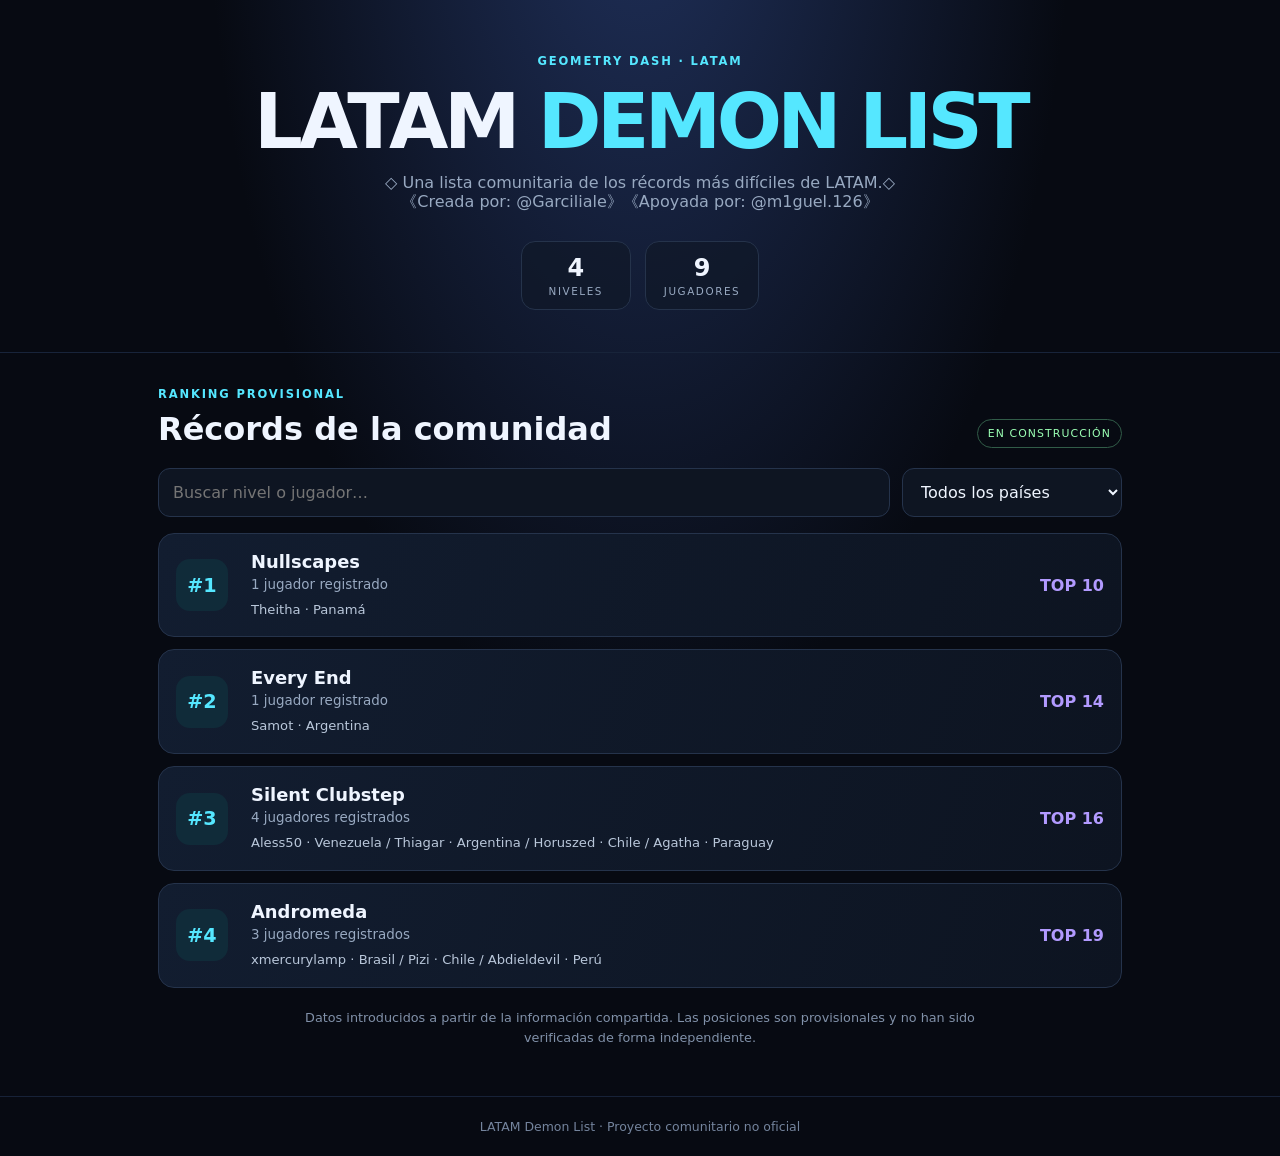
==== index.html @ ec6a7ada "Add files via upload" ====
<!DOCTYPE html>
<html lang="es">
<head>
  <meta charset="UTF-8">
  <meta name="viewport" content="width=device-width, initial-scale=1">
  <title>LATAM Demon List V.Indev1.1.0</title>
  <link rel="stylesheet" href="style.css">
</head>
<body>
  <header class="hero">
    <div class="tag">GEOMETRY DASH · LATAM</div>
    <h1>LATAM <span>DEMON LIST</span></h1>
    <p>◇ Una lista comunitaria de los récords más difíciles de LATAM.◇ 《Creada por: @Garciliale》《Apoyada por: @m1guel.126》</p>
    <div class="hero-stats"><div><strong id="levelTotal">4</strong><small>NIVELES</small></div><div><strong id="playerTotal">9</strong><small>JUGADORES</small></div></div>
  </header>

  <main class="wrap">
    <div class="section-heading"><div><span class="tag">RANKING PROVISIONAL</span><h2>Récords de la comunidad</h2></div><span class="status">EN CONSTRUCCIÓN</span></div>
    <section class="filters">
      <input id="search" type="search" placeholder="Buscar nivel o jugador…" aria-label="Buscar nivel o jugador">
      <select id="country" aria-label="Filtrar por país"><option value="">Todos los países</option></select>
    </section>
    <section id="levels" class="levels"></section>
    <p class="disclaimer">Datos introducidos a partir de la información compartida. Las posiciones son provisionales y no han sido verificadas de forma independiente.</p>
  </main>

  <div class="overlay hidden" id="overlay" role="dialog" aria-modal="true" aria-labelledby="detailName">
    <article class="detail">
      <button class="close" id="close" aria-label="Cerrar">×</button>
      <span class="tag" id="detailLatam"></span>
      <h2 id="detailName"></h2>
      <p class="global" id="detailGlobal"></p>
      <div class="rule"></div>
      <h3>Jugadores registrados en LATAM</h3>
      <div id="detailPlayers"></div>
      <div class="extra"><h3>Más información</h3><p>Próximamente: ID del nivel, vídeos de las completaciones y progresos de otros jugadores latinoamericanos.</p></div>
    </article>
  </div>
  <footer>LATAM Demon List · Proyecto comunitario no oficial</footer>
  <script src="script.js"></script>
</body>
</html>
---- style.css ----
:root{--bg:#070a12;--card:#101827;--line:#25334b;--text:#eff5ff;--muted:#98a9c1;--cyan:#55e7ff;--violet:#b29aff;--green:#9bffb4}
*{box-sizing:border-box}body{margin:0;background:radial-gradient(ellipse at 50% -15%,#20315c 0,transparent 48%),var(--bg);color:var(--text);font-family:Inter,system-ui,-apple-system,"Segoe UI",sans-serif;min-height:100vh}
.hero{text-align:center;padding:54px 18px 42px;border-bottom:1px solid #18243a}.tag{font-size:.72rem;font-weight:850;letter-spacing:.16em;color:var(--cyan)}h1{font-size:clamp(2.25rem,8vw,4.8rem);line-height:1;margin:16px 0 12px;letter-spacing:-.06em}h1 span{color:var(--cyan)}.hero p{color:var(--muted);margin:0 auto;max-width:560px}
.hero-stats{display:flex;justify-content:center;gap:14px;margin-top:28px}.hero-stats div{min-width:110px;padding:12px 18px;background:#101827a8;border:1px solid var(--line);border-radius:14px}.hero-stats strong,.hero-stats small{display:block}.hero-stats strong{font-size:1.5rem}.hero-stats small{font-size:.65rem;letter-spacing:.15em;color:var(--muted);margin-top:3px}
.wrap{max-width:1000px;padding:30px 18px 48px;margin:auto}.section-heading{display:flex;align-items:end;justify-content:space-between;gap:15px;margin-bottom:20px}.section-heading h2{margin:8px 0 0;font-size:clamp(1.4rem,4vw,2rem)}.status{font-size:.68rem;letter-spacing:.1em;color:var(--green);border:1px solid #315c48;border-radius:99px;padding:7px 10px;white-space:nowrap}
.filters{display:grid;grid-template-columns:1fr 220px;gap:12px;margin-bottom:16px}input,select{width:100%;min-width:0;padding:13px 14px;background:#0e1522;color:var(--text);border:1px solid var(--line);border-radius:12px;font:inherit;outline:none}input:focus,select:focus{border-color:var(--cyan)}
.levels{display:grid;gap:12px}.level{display:grid;grid-template-columns:60px minmax(0,1fr) auto;align-items:center;gap:15px;padding:17px;border:1px solid var(--line);border-radius:16px;background:linear-gradient(110deg,#121d30,#0d1421);cursor:pointer;transition:transform .16s,border-color .16s}.level:hover,.level:focus-visible{border-color:var(--cyan);transform:translateY(-2px);outline:none}
.latam-rank{display:grid;place-items:center;width:52px;height:52px;border-radius:14px;background:#102b39;color:var(--cyan);font-size:1.2rem;font-weight:900}.name{font-size:1.12rem;font-weight:850}.sub{font-size:.84rem;color:var(--muted);margin-top:5px}.player-preview{font-size:.82rem;color:#b9c7da;margin-top:8px;line-height:1.5}.world{color:var(--violet);font-weight:850;text-align:right;white-space:nowrap}.disclaimer{color:#8191a9;text-align:center;font-size:.8rem;line-height:1.6;margin:20px auto 0;max-width:720px}
.overlay{position:fixed;inset:0;z-index:5;display:grid;place-items:center;padding:16px;background:#02040bd9}.hidden{display:none}.detail{position:relative;width:min(100%,580px);max-height:88vh;overflow:auto;padding:28px;border-radius:20px;border:1px solid #33445f;background:#0d1524;box-shadow:0 24px 90px #000}.close{position:absolute;right:14px;top:10px;background:none;border:0;color:var(--muted);font-size:2rem;cursor:pointer}.detail h2{font-size:2rem;margin:12px 40px 5px 0}.global{color:var(--violet);font-weight:800}.rule{height:1px;background:var(--line);margin:22px 0}.detail h3{font-size:1rem}.player{display:flex;justify-content:space-between;align-items:center;gap:12px;padding:13px 0;border-bottom:1px solid var(--line)}.player:last-child{border-bottom:0}.player b{font-size:.95rem}.player span{color:var(--muted);font-size:.88rem}.extra{margin-top:24px;padding:15px;border-radius:12px;background:#121f31}.extra p{color:var(--muted);line-height:1.6;font-size:.9rem}footer{text-align:center;padding:22px;border-top:1px solid #172238;color:#74849d;font-size:.78rem}
@media(max-width:620px){.filters{grid-template-columns:1fr}.section-heading{align-items:start;flex-direction:column}.level{grid-template-columns:48px minmax(0,1fr);gap:12px;padding:14px}.latam-rank{width:44px;height:44px}.world{grid-column:2;text-align:left}.detail{padding:23px 18px}}
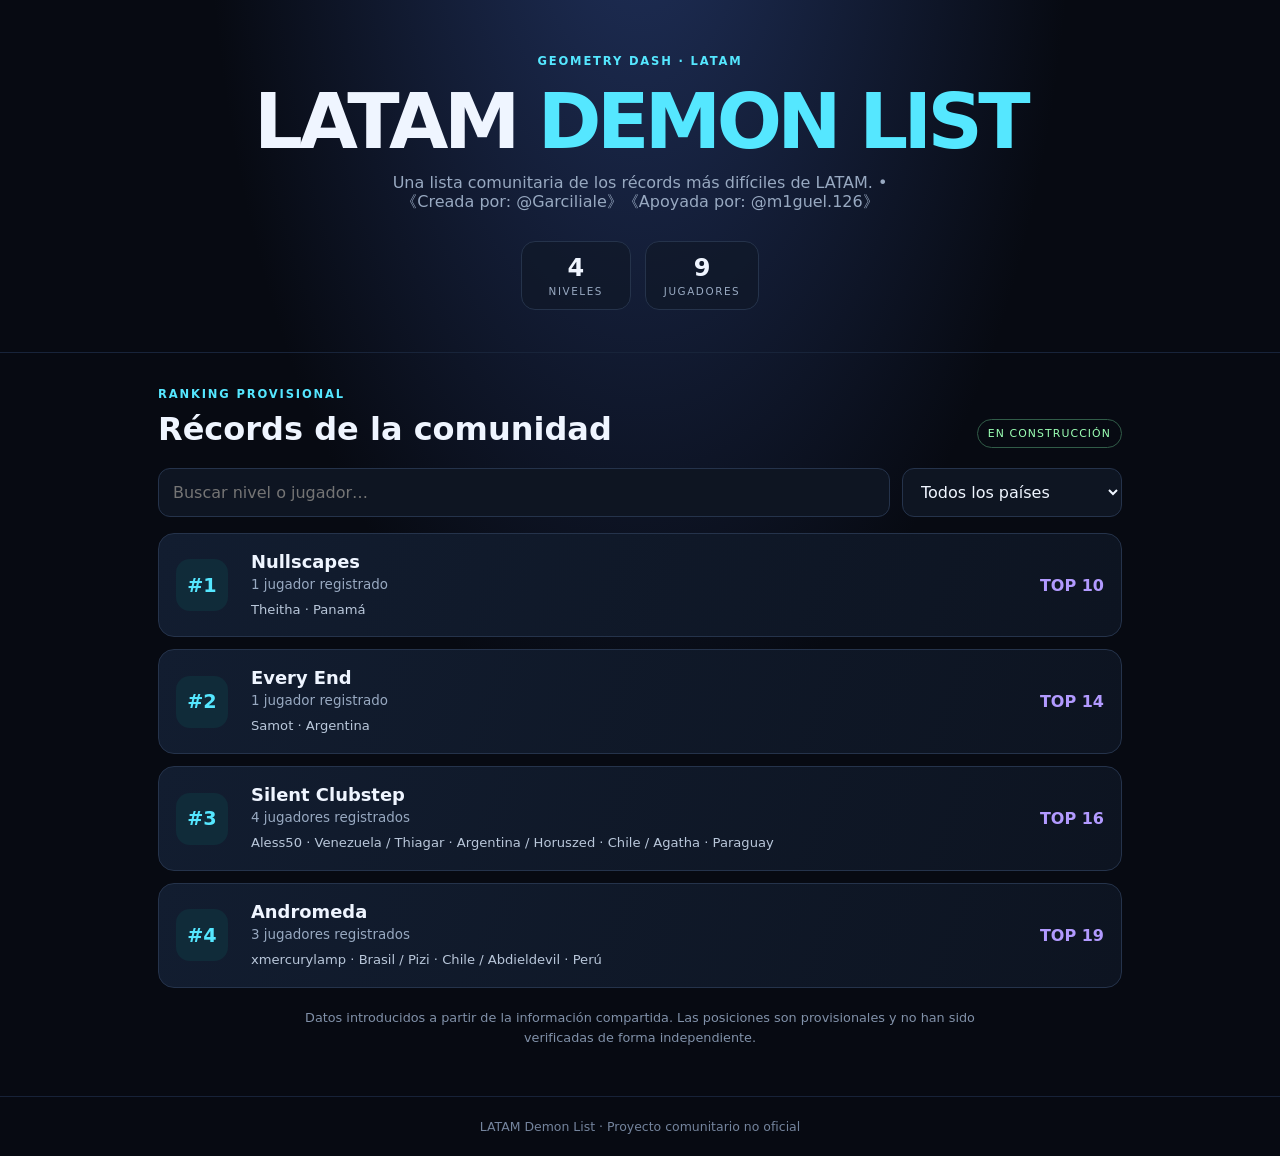
==== commit e0a5b01b: "Update credits text in index.html (change 1)" ====
--- a/index.html
+++ b/index.html
@@ -3,14 +3,14 @@
 <head>
   <meta charset="UTF-8">
   <meta name="viewport" content="width=device-width, initial-scale=1">
-  <title>LATAM Demon List V.Indev1.1.0</title>
+  <title>LATAM Demon List V.Indev1.1.1</title>
   <link rel="stylesheet" href="style.css">
 </head>
 <body>
   <header class="hero">
     <div class="tag">GEOMETRY DASH · LATAM</div>
     <h1>LATAM <span>DEMON LIST</span></h1>
-    <p>◇ Una lista comunitaria de los récords más difíciles de LATAM.◇ 《Creada por: @Garciliale》《Apoyada por: @m1guel.126》</p>
+    <p>Una lista comunitaria de los récords más difíciles de LATAM. •《Creada por: @Garciliale》《Apoyada por: @m1guel.126》</p>
     <div class="hero-stats"><div><strong id="levelTotal">4</strong><small>NIVELES</small></div><div><strong id="playerTotal">9</strong><small>JUGADORES</small></div></div>
   </header>
 
@@ -39,4 +39,4 @@
   <footer>LATAM Demon List · Proyecto comunitario no oficial</footer>
   <script src="script.js"></script>
 </body>
-</html>+</html>
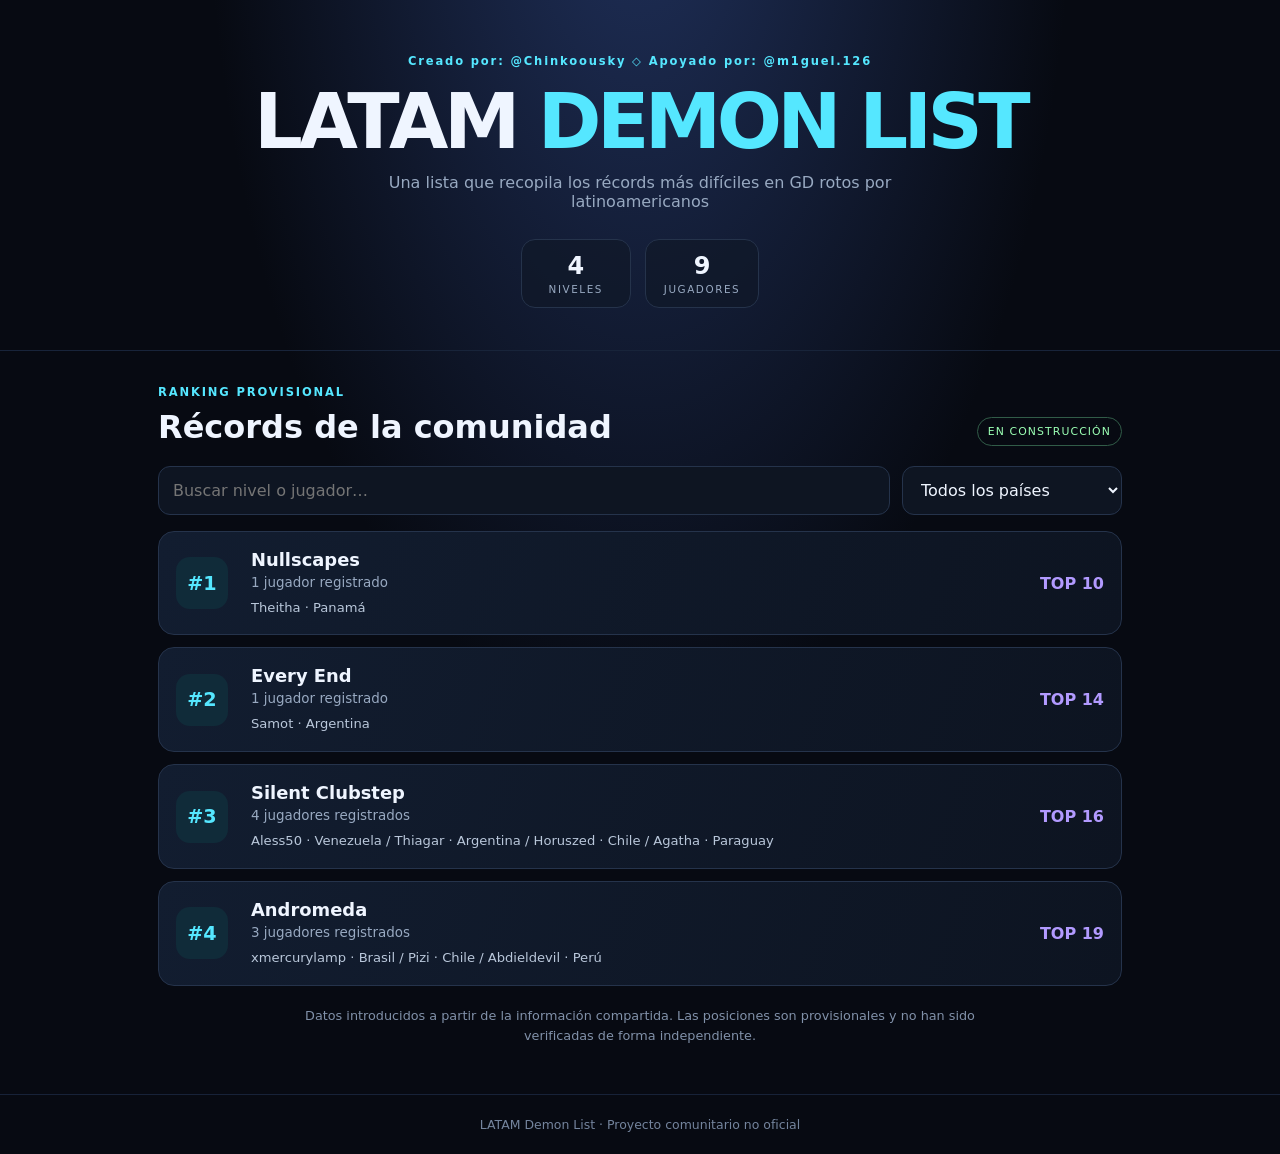
==== commit 8319a9cd: "Add files via upload" ====
--- a/index.html
+++ b/index.html
@@ -8,9 +8,9 @@
 </head>
 <body>
   <header class="hero">
-    <div class="tag">GEOMETRY DASH · LATAM</div>
+    <div class="tag">Creado por: @Chinkoousky ◇ Apoyado por: @m1guel.126</div>
     <h1>LATAM <span>DEMON LIST</span></h1>
-    <p>Una lista comunitaria de los récords más difíciles de LATAM. •《Creada por: @Garciliale》《Apoyada por: @m1guel.126》</p>
+    <p>Una lista que recopila los récords más difíciles en GD rotos por latinoamericanos</p>
     <div class="hero-stats"><div><strong id="levelTotal">4</strong><small>NIVELES</small></div><div><strong id="playerTotal">9</strong><small>JUGADORES</small></div></div>
   </header>
 
@@ -39,4 +39,4 @@
   <footer>LATAM Demon List · Proyecto comunitario no oficial</footer>
   <script src="script.js"></script>
 </body>
-</html>
+</html>
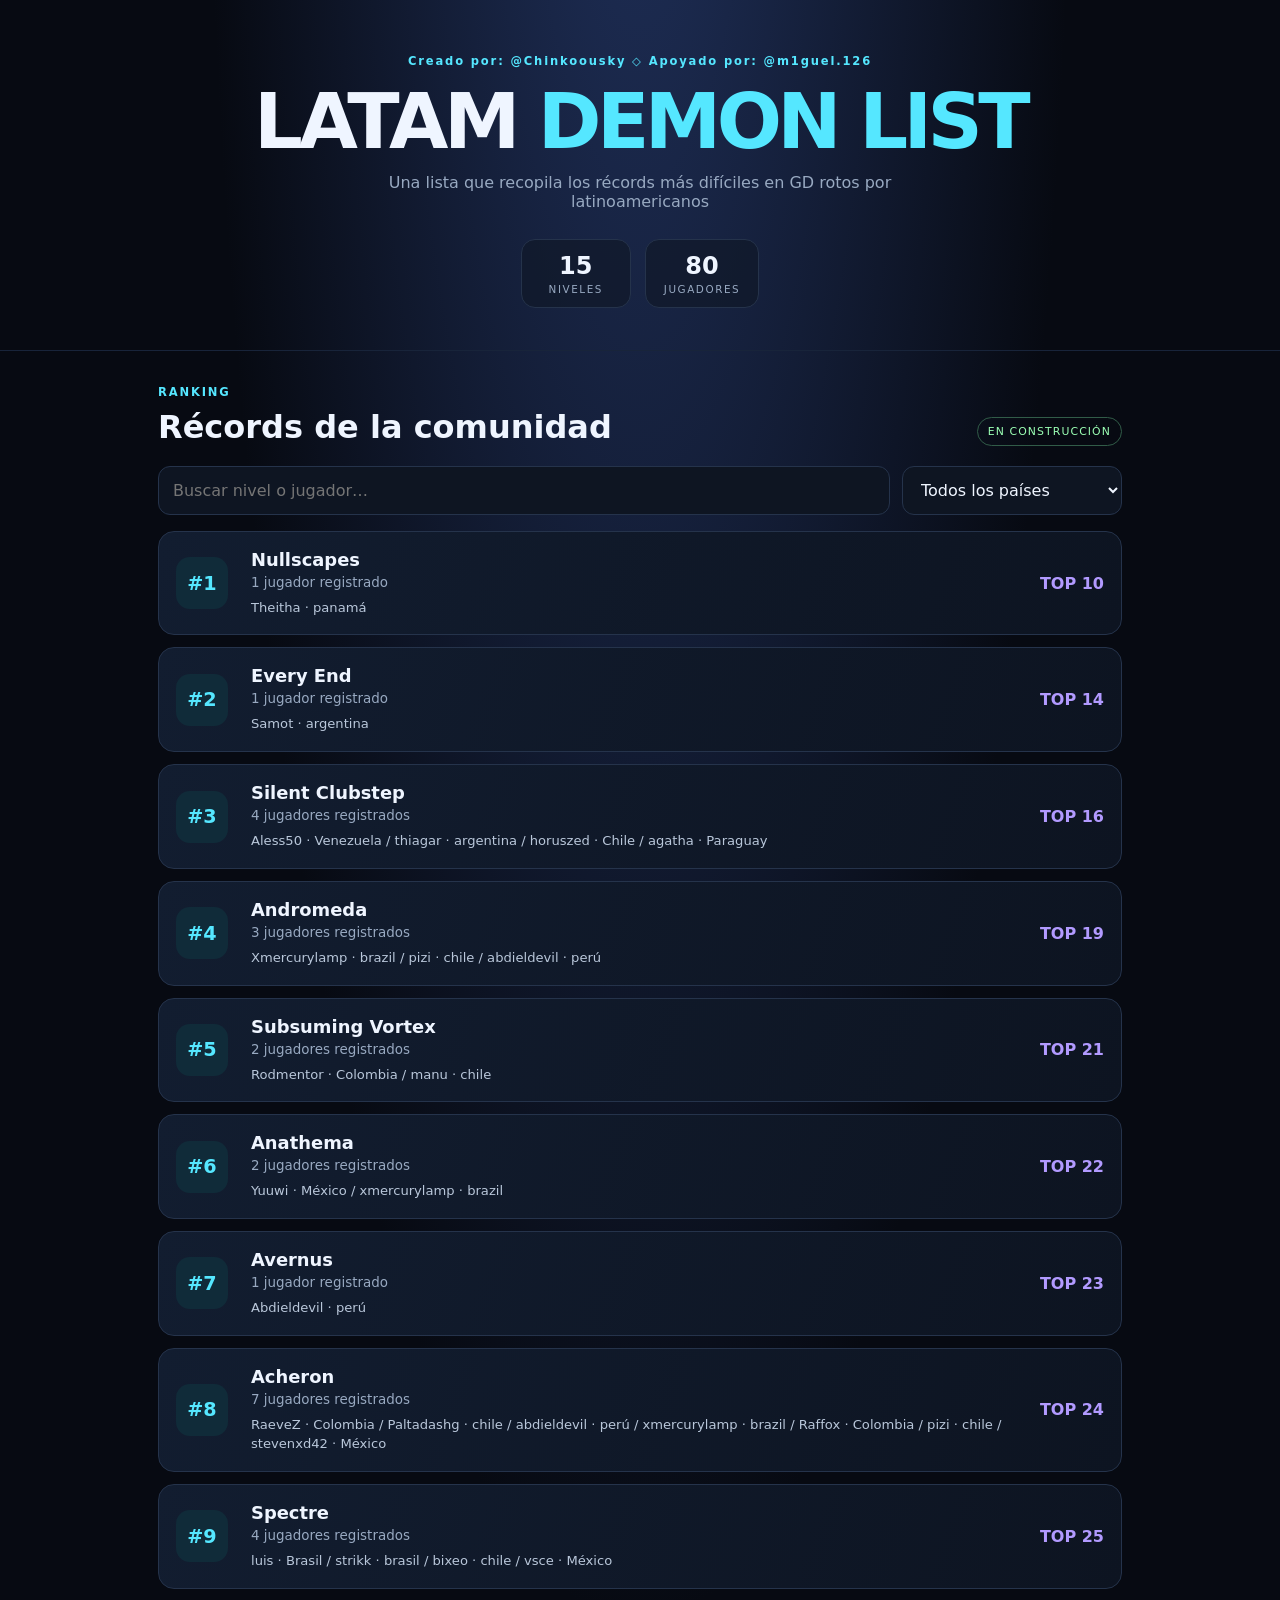
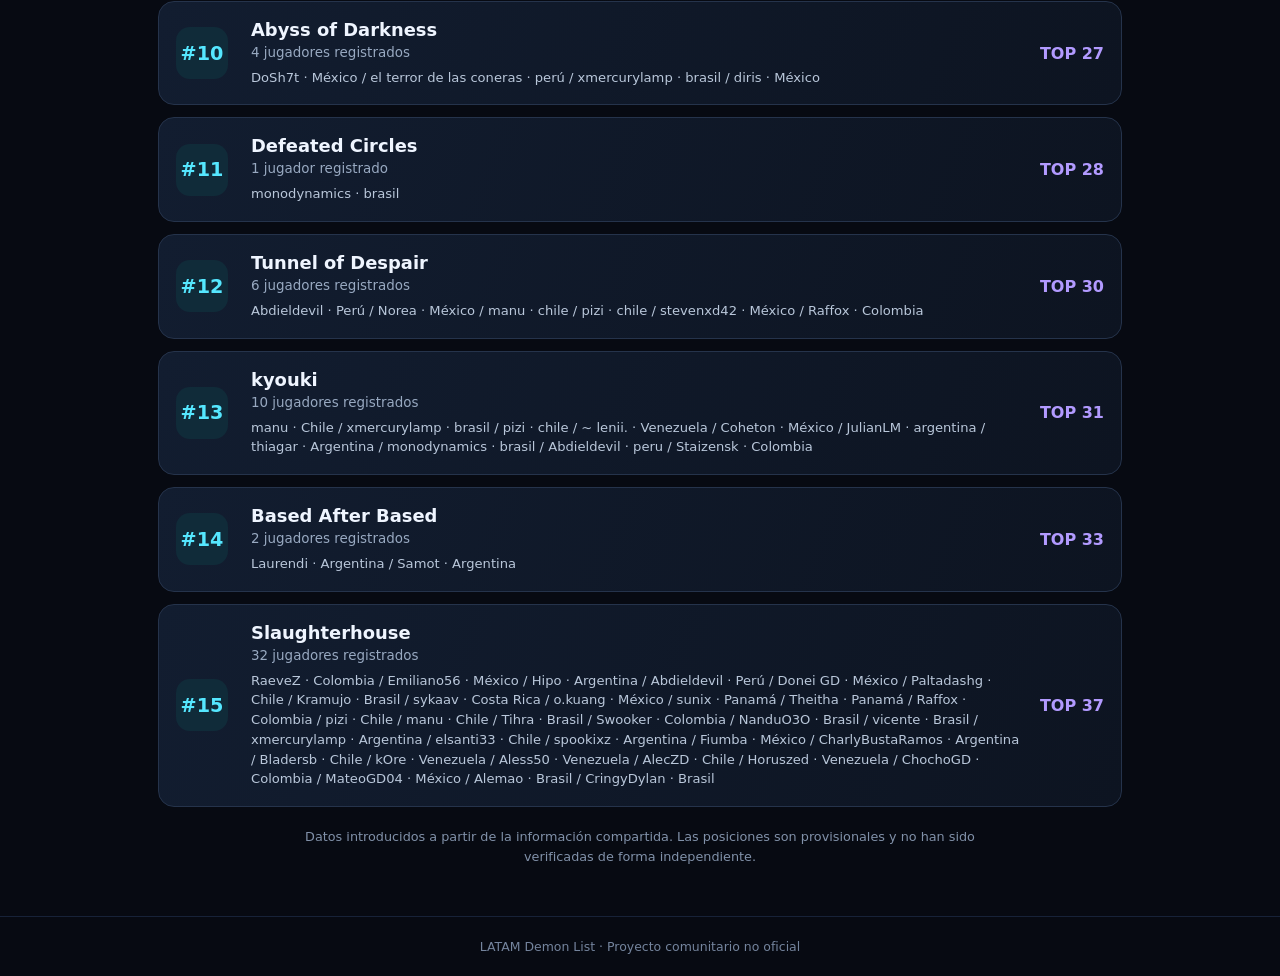
==== commit acc5f15d: "Add files via upload" ====
--- a/index.html
+++ b/index.html
@@ -11,11 +11,11 @@
     <div class="tag">Creado por: @Chinkoousky ◇ Apoyado por: @m1guel.126</div>
     <h1>LATAM <span>DEMON LIST</span></h1>
     <p>Una lista que recopila los récords más difíciles en GD rotos por latinoamericanos</p>
-    <div class="hero-stats"><div><strong id="levelTotal">4</strong><small>NIVELES</small></div><div><strong id="playerTotal">9</strong><small>JUGADORES</small></div></div>
+    <div class="hero-stats"><div><strong id="levelTotal">15</strong><small>NIVELES</small></div><div><strong id="playerTotal">80</strong><small>JUGADORES</small></div></div>
   </header>
 
   <main class="wrap">
-    <div class="section-heading"><div><span class="tag">RANKING PROVISIONAL</span><h2>Récords de la comunidad</h2></div><span class="status">EN CONSTRUCCIÓN</span></div>
+    <div class="section-heading"><div><span class="tag">RANKING</span><h2>Récords de la comunidad</h2></div><span class="status">EN CONSTRUCCIÓN</span></div>
     <section class="filters">
       <input id="search" type="search" placeholder="Buscar nivel o jugador…" aria-label="Buscar nivel o jugador">
       <select id="country" aria-label="Filtrar por país"><option value="">Todos los países</option></select>
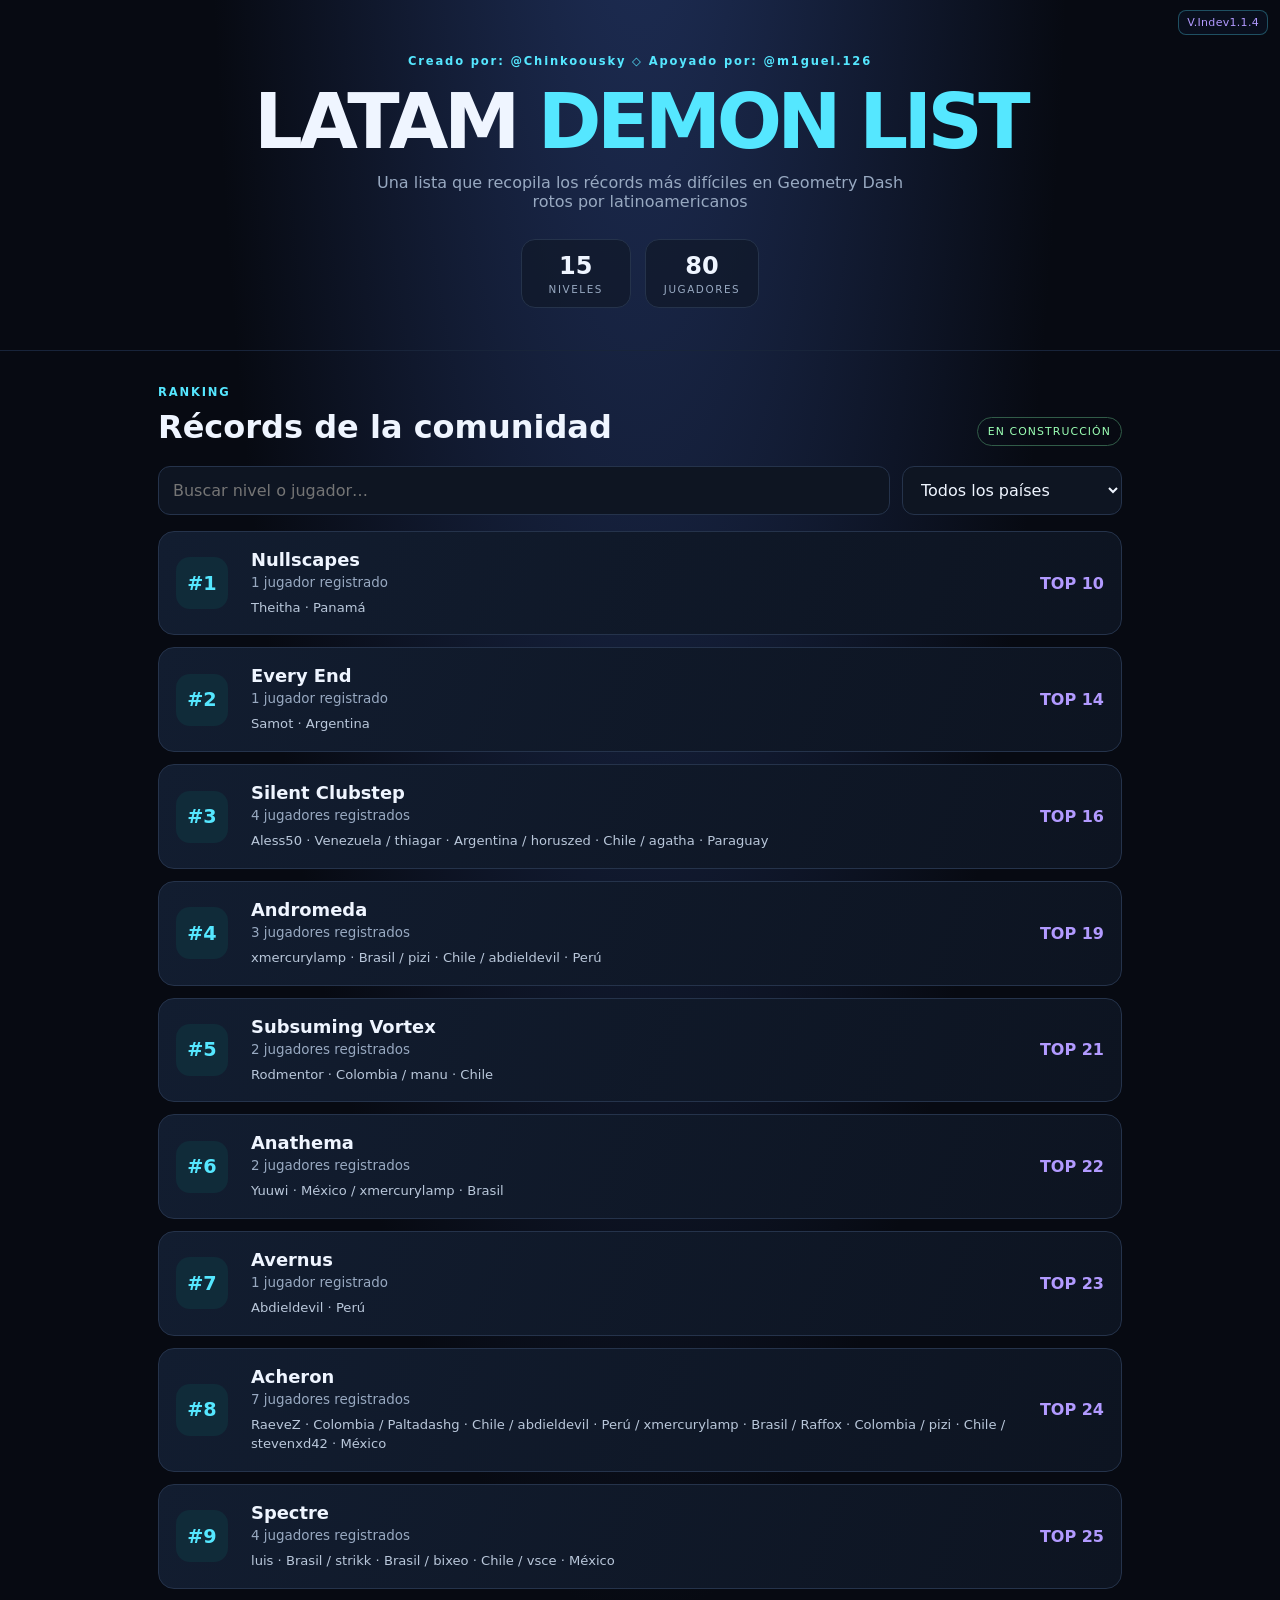
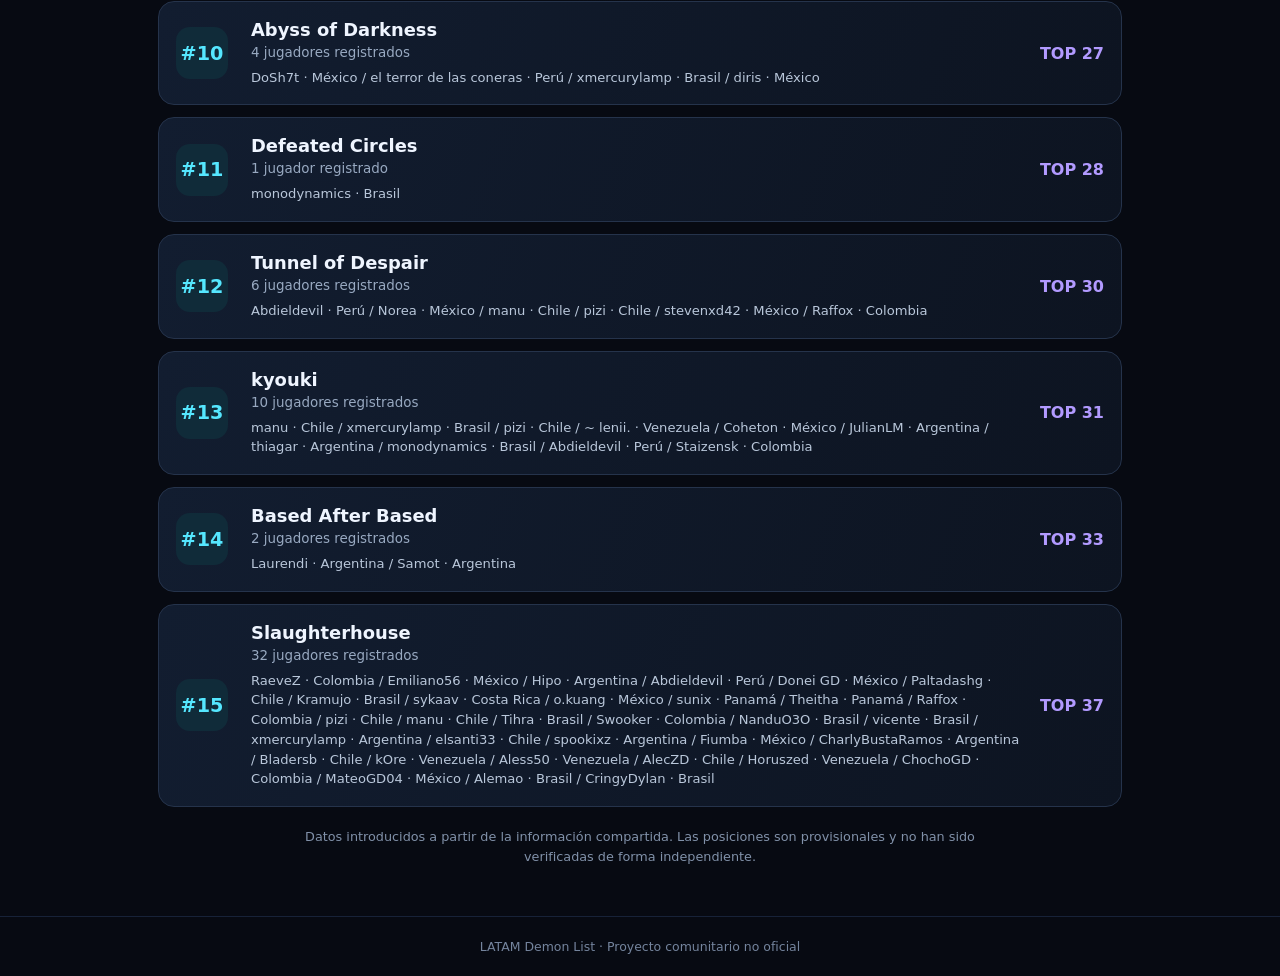
==== commit 8c3cf05c: "Add files via upload" ====
--- a/index.html
+++ b/index.html
@@ -3,14 +3,15 @@
 <head>
   <meta charset="UTF-8">
   <meta name="viewport" content="width=device-width, initial-scale=1">
-  <title>LATAM Demon List V.Indev1.1.1</title>
+  <title>LATAM Demon List</title>
   <link rel="stylesheet" href="style.css">
 </head>
 <body>
+  <div class="version-label">V.Indev1.1.4</div>
   <header class="hero">
     <div class="tag">Creado por: @Chinkoousky ◇ Apoyado por: @m1guel.126</div>
     <h1>LATAM <span>DEMON LIST</span></h1>
-    <p>Una lista que recopila los récords más difíciles en GD rotos por latinoamericanos</p>
+    <p>Una lista que recopila los récords más difíciles en Geometry Dash rotos por latinoamericanos</p>
     <div class="hero-stats"><div><strong id="levelTotal">15</strong><small>NIVELES</small></div><div><strong id="playerTotal">80</strong><small>JUGADORES</small></div></div>
   </header>
 
--- a/style.css
+++ b/style.css
@@ -8,3 +8,7 @@
 .latam-rank{display:grid;place-items:center;width:52px;height:52px;border-radius:14px;background:#102b39;color:var(--cyan);font-size:1.2rem;font-weight:900}.name{font-size:1.12rem;font-weight:850}.sub{font-size:.84rem;color:var(--muted);margin-top:5px}.player-preview{font-size:.82rem;color:#b9c7da;margin-top:8px;line-height:1.5}.world{color:var(--violet);font-weight:850;text-align:right;white-space:nowrap}.disclaimer{color:#8191a9;text-align:center;font-size:.8rem;line-height:1.6;margin:20px auto 0;max-width:720px}
 .overlay{position:fixed;inset:0;z-index:5;display:grid;place-items:center;padding:16px;background:#02040bd9}.hidden{display:none}.detail{position:relative;width:min(100%,580px);max-height:88vh;overflow:auto;padding:28px;border-radius:20px;border:1px solid #33445f;background:#0d1524;box-shadow:0 24px 90px #000}.close{position:absolute;right:14px;top:10px;background:none;border:0;color:var(--muted);font-size:2rem;cursor:pointer}.detail h2{font-size:2rem;margin:12px 40px 5px 0}.global{color:var(--violet);font-weight:800}.rule{height:1px;background:var(--line);margin:22px 0}.detail h3{font-size:1rem}.player{display:flex;justify-content:space-between;align-items:center;gap:12px;padding:13px 0;border-bottom:1px solid var(--line)}.player:last-child{border-bottom:0}.player b{font-size:.95rem}.player span{color:var(--muted);font-size:.88rem}.extra{margin-top:24px;padding:15px;border-radius:12px;background:#121f31}.extra p{color:var(--muted);line-height:1.6;font-size:.9rem}footer{text-align:center;padding:22px;border-top:1px solid #172238;color:#74849d;font-size:.78rem}
 @media(max-width:620px){.filters{grid-template-columns:1fr}.section-heading{align-items:start;flex-direction:column}.level{grid-template-columns:48px minmax(0,1fr);gap:12px;padding:14px}.latam-rank{width:44px;height:44px}.world{grid-column:2;text-align:left}.detail{padding:23px 18px}}
+
+
+/* Etiqueta de versión LATAM Demon List */
+.version-label{position:fixed;top:10px;right:12px;z-index:1000;padding:5px 8px;background:rgba(11,16,32,.9);color:var(--violet);border:1px solid rgba(85,231,255,.3);border-radius:8px;font-size:11px;letter-spacing:.3px;pointer-events:none}
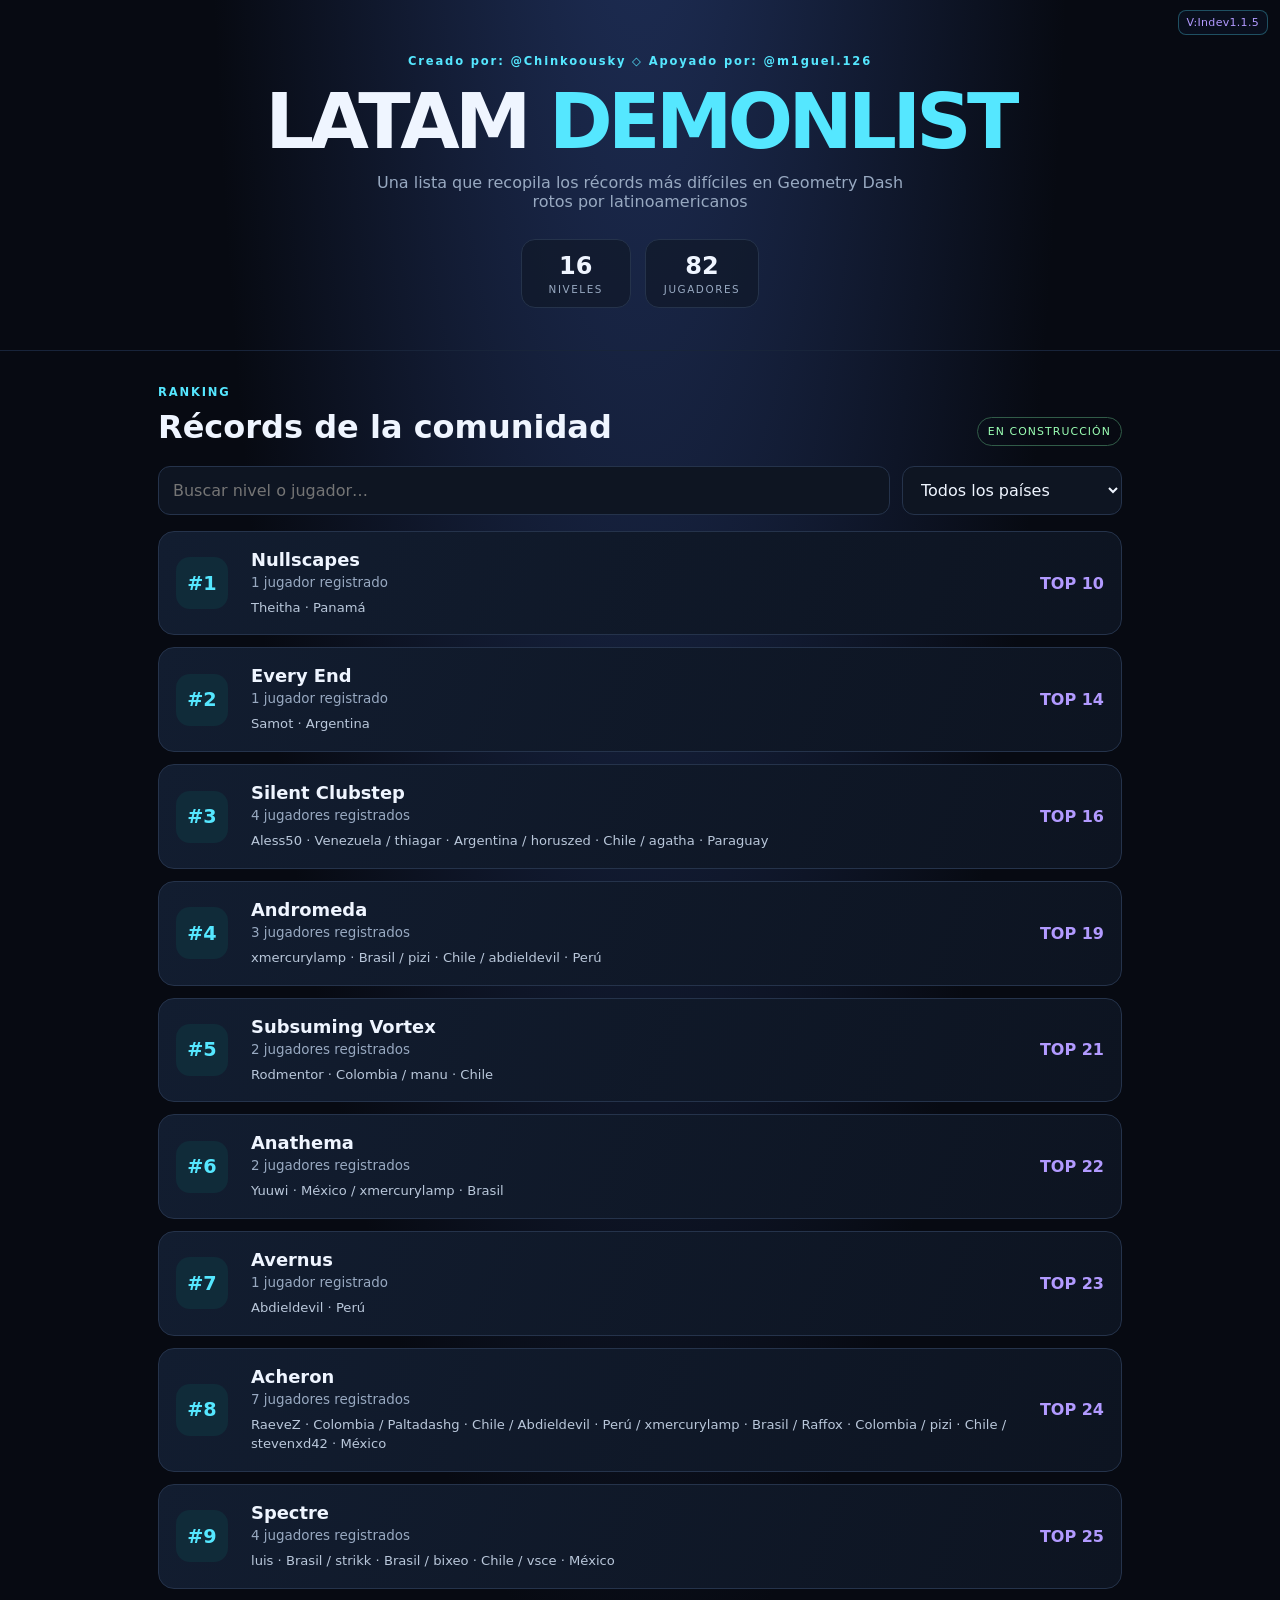
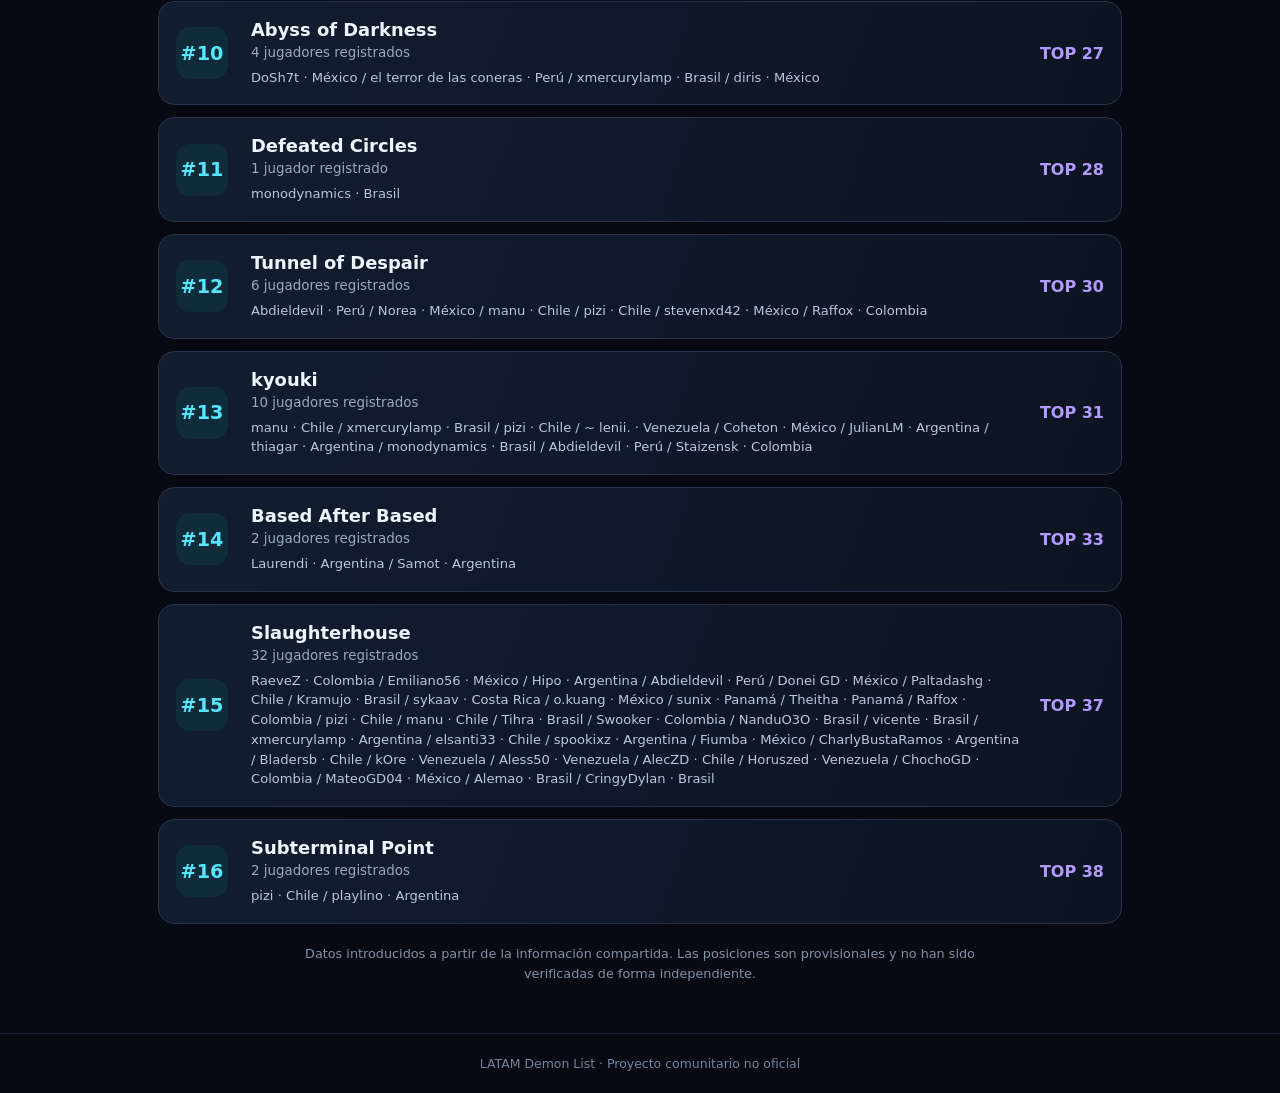
==== commit bd3ac86c: "Add files via upload" ====
--- a/index.html
+++ b/index.html
@@ -3,14 +3,14 @@
 <head>
   <meta charset="UTF-8">
   <meta name="viewport" content="width=device-width, initial-scale=1">
-  <title>LATAM Demon List</title>
+  <title>LATAM Demon List | Geometry Dash</title>
   <link rel="stylesheet" href="style.css">
 </head>
 <body>
-  <div class="version-label">V.Indev1.1.4</div>
+  <div class="version-label">V:Indev1.1.5</div>
   <header class="hero">
     <div class="tag">Creado por: @Chinkoousky ◇ Apoyado por: @m1guel.126</div>
-    <h1>LATAM <span>DEMON LIST</span></h1>
+    <h1>LATAM <span>DEMONLIST</span></h1>
     <p>Una lista que recopila los récords más difíciles en Geometry Dash rotos por latinoamericanos</p>
     <div class="hero-stats"><div><strong id="levelTotal">15</strong><small>NIVELES</small></div><div><strong id="playerTotal">80</strong><small>JUGADORES</small></div></div>
   </header>
--- a/style.css
+++ b/style.css
@@ -8,7 +8,5 @@
 .latam-rank{display:grid;place-items:center;width:52px;height:52px;border-radius:14px;background:#102b39;color:var(--cyan);font-size:1.2rem;font-weight:900}.name{font-size:1.12rem;font-weight:850}.sub{font-size:.84rem;color:var(--muted);margin-top:5px}.player-preview{font-size:.82rem;color:#b9c7da;margin-top:8px;line-height:1.5}.world{color:var(--violet);font-weight:850;text-align:right;white-space:nowrap}.disclaimer{color:#8191a9;text-align:center;font-size:.8rem;line-height:1.6;margin:20px auto 0;max-width:720px}
 .overlay{position:fixed;inset:0;z-index:5;display:grid;place-items:center;padding:16px;background:#02040bd9}.hidden{display:none}.detail{position:relative;width:min(100%,580px);max-height:88vh;overflow:auto;padding:28px;border-radius:20px;border:1px solid #33445f;background:#0d1524;box-shadow:0 24px 90px #000}.close{position:absolute;right:14px;top:10px;background:none;border:0;color:var(--muted);font-size:2rem;cursor:pointer}.detail h2{font-size:2rem;margin:12px 40px 5px 0}.global{color:var(--violet);font-weight:800}.rule{height:1px;background:var(--line);margin:22px 0}.detail h3{font-size:1rem}.player{display:flex;justify-content:space-between;align-items:center;gap:12px;padding:13px 0;border-bottom:1px solid var(--line)}.player:last-child{border-bottom:0}.player b{font-size:.95rem}.player span{color:var(--muted);font-size:.88rem}.extra{margin-top:24px;padding:15px;border-radius:12px;background:#121f31}.extra p{color:var(--muted);line-height:1.6;font-size:.9rem}footer{text-align:center;padding:22px;border-top:1px solid #172238;color:#74849d;font-size:.78rem}
 @media(max-width:620px){.filters{grid-template-columns:1fr}.section-heading{align-items:start;flex-direction:column}.level{grid-template-columns:48px minmax(0,1fr);gap:12px;padding:14px}.latam-rank{width:44px;height:44px}.world{grid-column:2;text-align:left}.detail{padding:23px 18px}}
-
-
 /* Etiqueta de versión LATAM Demon List */
 .version-label{position:fixed;top:10px;right:12px;z-index:1000;padding:5px 8px;background:rgba(11,16,32,.9);color:var(--violet);border:1px solid rgba(85,231,255,.3);border-radius:8px;font-size:11px;letter-spacing:.3px;pointer-events:none}
